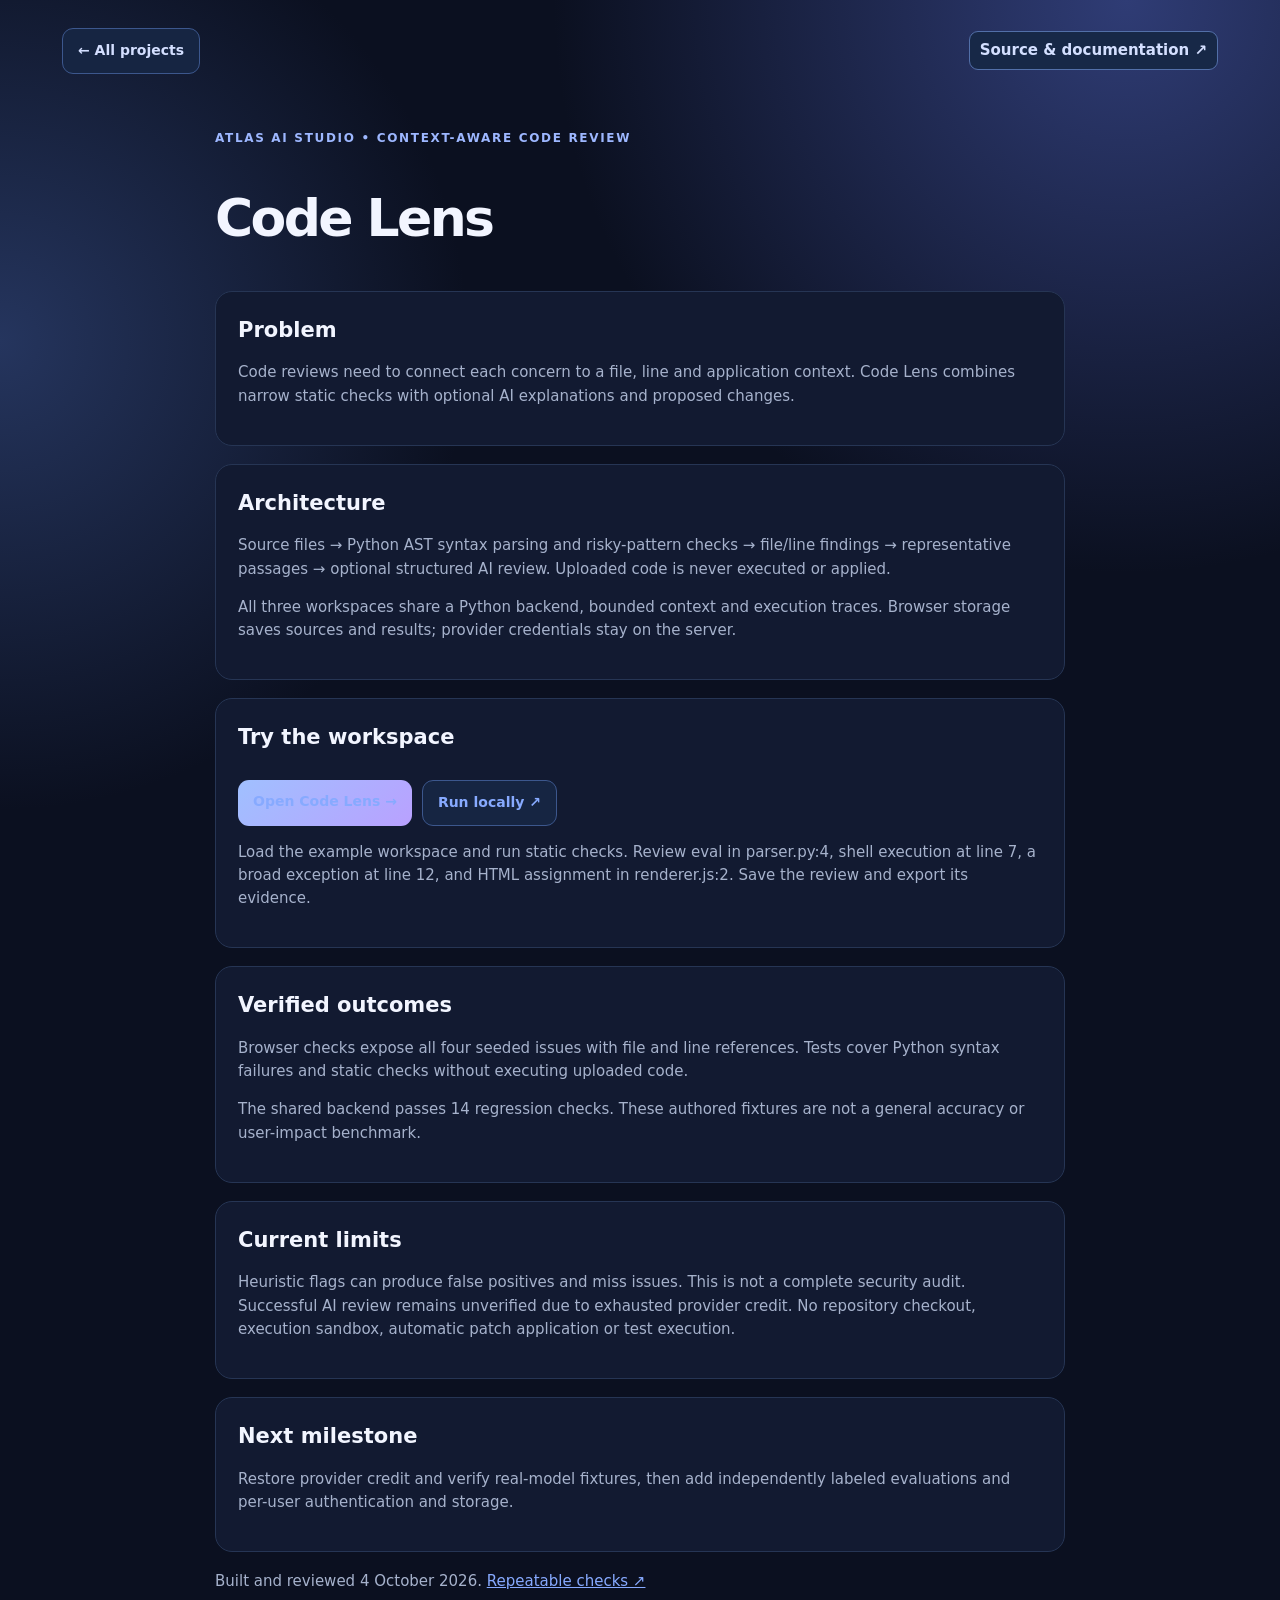
==== case-studies/code-lens.html @ 404bbff5 "Add Atlas AI Studio research, code and operations workspaces" ====
<!doctype html>
<html lang="en"><head><meta charset="utf-8"><meta name="viewport" content="width=device-width,initial-scale=1"><meta name="theme-color" content="#0b1020"><title>Code Lens — Atlas AI Studio — Case study</title><style>
:root{--bg:#0b1020;--panel:#121a31;--line:#263554;--ink:#f2f5ff;--muted:#a6b2cc;--blue:#87aaff;--purple:#c09cff;--mint:#7de2c3;--amber:#ffc96b}*{box-sizing:border-box}html{scroll-behavior:smooth}body{margin:0;color:var(--ink);background:radial-gradient(circle at 88% 0,#2f3c75,transparent 28%),radial-gradient(circle at 0 20%,#25355e,transparent 25%),var(--bg);font:15px/1.55 Inter,ui-sans-serif,system-ui,sans-serif}.wrap{max-width:1200px;margin:auto;padding:28px 22px 60px}nav{display:flex;align-items:center;justify-content:space-between;gap:16px}.brand{font-size:17px;font-weight:850;letter-spacing:-.04em;display:flex;align-items:center;gap:10px}.mark{display:grid;place-items:center;width:34px;height:34px;border-radius:11px;background:linear-gradient(135deg,var(--blue),var(--purple));color:#10152a}.navlinks{display:flex;gap:15px;align-items:center}.navlinks a{color:#c3ceea;text-decoration:none;font-size:13px}.github{border:1px solid #526fa8;background:#172847;padding:7px 10px;border-radius:9px;font-weight:750}.hero{padding:91px 0 68px;display:grid;grid-template-columns:1.2fr .8fr;gap:31px;align-items:center}.kicker{color:#9db7ff;font-size:12px;font-weight:850;letter-spacing:.14em;text-transform:uppercase}.hero h1{font-size:clamp(48px,7vw,83px);line-height:.9;letter-spacing:-.085em;margin:14px 0 20px}.hero h1 span{color:#94b4ff}.hero p{color:var(--muted);font-size:18px;max-width:660px;margin:0}.actions{display:flex;gap:10px;flex-wrap:wrap;margin-top:26px}.primary,.secondary{font-size:14px;font-weight:850;text-decoration:none;border-radius:11px;padding:11px 15px}.primary{color:#0d1730;background:linear-gradient(135deg,#a0c0ff,#b9a1ff)}.secondary{border:1px solid #3c578d;color:#d4dfff;background:#162542}.profilecard{border:1px solid var(--line);border-radius:22px;padding:24px;background:linear-gradient(160deg,#18284a,#10182d);box-shadow:0 20px 50px #03071135}.avatar{width:58px;height:58px;border-radius:18px;background:linear-gradient(145deg,#6fe4d0,#84a9ff);display:grid;place-items:center;color:#0f1b30;font-size:22px;font-weight:900}.profilecard h2{font-size:20px;margin:18px 0 4px;letter-spacing:-.04em}.profilecard p{color:var(--muted);margin:0;font-size:13px}.mini{display:grid;grid-template-columns:repeat(3,1fr);gap:8px;margin-top:21px}.mini div{background:#11203b;border:1px solid #2e4b7b;border-radius:11px;padding:10px}.mini b{display:block;font-size:17px}.mini span{font-size:11px;color:#a7b7d4}.sectiontop{display:flex;justify-content:space-between;gap:18px;align-items:end;margin:0 0 18px}.sectiontop h2{font-size:30px;letter-spacing:-.055em;margin:0}.sectiontop p{color:var(--muted);font-size:13px;margin:0;max-width:470px}.filters{display:flex;gap:7px;flex-wrap:wrap;margin-bottom:17px}.filter{border:1px solid #334c7c;color:#becef1;background:#13213a;border-radius:99px;padding:6px 10px;font-size:12px;font-weight:800}.filter.active{background:#a7c2ff;color:#0c1730;border-color:#a7c2ff}.projects{display:grid;grid-template-columns:repeat(3,1fr);gap:13px}.project{display:flex;flex-direction:column;min-height:231px;border:1px solid var(--line);background:linear-gradient(160deg,#121d35,#0e162a);border-radius:17px;padding:18px;transition:.2s}.project:hover{transform:translateY(-4px);border-color:#6285cc}.project.hide{display:none}.glyph{display:grid;place-items:center;width:38px;height:38px;border-radius:12px;background:var(--accent);color:#102039;font-weight:900}.type{margin-top:19px;font-size:11px;font-weight:850;letter-spacing:.11em;color:#aebde0}.project h3{margin:6px 0 8px;font-size:18px;letter-spacing:-.04em}.project p{color:var(--muted);font-size:13px;margin:0}.project a{color:#b8ceff;text-decoration:none;font-weight:800;font-size:13px;margin-top:auto;padding-top:18px}.skills{display:grid;grid-template-columns:.8fr 1.2fr;gap:17px;margin-top:60px}.skills .panel{border:1px solid var(--line);border-radius:18px;background:#10192e;padding:22px}.panel h2{margin:0 0 8px;font-size:20px;letter-spacing:-.04em}.panel p{margin:0;color:var(--muted);font-size:13px}.chipset{display:flex;flex-wrap:wrap;gap:8px;margin-top:17px}.chip{border:1px solid #34527f;border-radius:99px;background:#142442;color:#c7d7f8;padding:6px 9px;font-size:12px;font-weight:750}.note{margin-top:17px;padding-left:12px;border-left:3px solid var(--amber);color:#d9caae;font-size:13px}.foot{margin-top:42px;padding-top:19px;border-top:1px solid #263554;display:flex;justify-content:space-between;gap:16px;color:#74819c;font-size:12px}@media(max-width:850px){.wrap{padding:22px 15px 43px}.hero,.skills{grid-template-columns:1fr}.hero{padding:61px 0 48px}.projects{grid-template-columns:1fr 1fr}.profilecard{max-width:530px}.sectiontop{display:block}.sectiontop p{margin-top:7px}}@media(max-width:520px){.navlinks a:not(.github){display:none}.projects{grid-template-columns:1fr}.mini{grid-template-columns:repeat(3,1fr)}.foot{display:block}.foot span{display:block;margin-top:5px}}

nav .github{color:#d4dfff;text-decoration:none}nav{flex-wrap:wrap}.case{max-width:850px;margin:55px auto}.case h1{font-size:clamp(32px,6vw,52px);line-height:1.1;letter-spacing:-.05em}.case section{border:1px solid var(--line);background:var(--panel);border-radius:17px;padding:22px;margin:18px 0}.case h2{margin:0 0 10px;font-size:21px}.case p,.case li{color:var(--muted)}.case li+li{margin-top:10px}.case a{color:var(--blue)}.case code{overflow-wrap:anywhere}a:focus-visible,button:focus-visible{outline:3px solid var(--mint);outline-offset:4px}</style><link rel="icon" type="image/svg+xml" href="data:image/svg+xml,%3Csvg%20xmlns%3D%22http%3A%2F%2Fwww.w3.org%2F2000%2Fsvg%22%20viewBox%3D%220%200%2032%2032%22%3E%3Crect%20width%3D%2232%22%20height%3D%2232%22%20rx%3D%228%22%20fill%3D%22%2387aaff%22%2F%3E%3Ctext%20x%3D%2216%22%20y%3D%2221%22%20text-anchor%3D%22middle%22%20font-family%3D%22sans-serif%22%20font-size%3D%2214%22%20font-weight%3D%22bold%22%20fill%3D%22%230b1020%22%3ECR%3C%2Ftext%3E%3C%2Fsvg%3E"></head>
<body><main class="wrap"><nav aria-label="Case study navigation"><a class="secondary" href="../index.html#work">← All projects</a><a class="github" href="https://github.com/rohitnani-1902/developer-portfolio/tree/main/atlas-ai" target="_blank" rel="noreferrer">Source & documentation ↗</a></nav><article class="case"><div class="kicker">Atlas AI Studio • Context-aware code review</div><h1>Code Lens</h1><section><h2>Problem</h2><p>Code reviews need to connect each concern to a file, line and application context. Code Lens combines narrow static checks with optional AI explanations and proposed changes.</p></section><section><h2>Architecture</h2><p>Source files → Python AST syntax parsing and risky-pattern checks → file/line findings → representative passages → optional structured AI review. Uploaded code is never executed or applied.</p><p>All three workspaces share a Python backend, bounded context and execution traces. Browser storage saves sources and results; provider credentials stay on the server.</p></section><section><h2>Try the workspace</h2><div class="actions"><a class="primary" href="../projects/atlas-ai/#code">Open Code Lens →</a><a class="secondary" href="https://github.com/rohitnani-1902/developer-portfolio/blob/main/atlas-ai/README.md">Run locally ↗</a></div><p>Load the example workspace and run static checks. Review eval in parser.py:4, shell execution at line 7, a broad exception at line 12, and HTML assignment in renderer.js:2. Save the review and export its evidence.</p></section><section><h2>Verified outcomes</h2><p>Browser checks expose all four seeded issues with file and line references. Tests cover Python syntax failures and static checks without executing uploaded code.</p><p>The shared backend passes 14 regression checks. These authored fixtures are not a general accuracy or user-impact benchmark.</p></section><section><h2>Current limits</h2><p>Heuristic flags can produce false positives and miss issues. This is not a complete security audit. Successful AI review remains unverified due to exhausted provider credit. No repository checkout, execution sandbox, automatic patch application or test execution.</p></section><section><h2>Next milestone</h2><p>Restore provider credit and verify real-model fixtures, then add independently labeled evaluations and per-user authentication and storage.</p></section><p>Built and reviewed 4 October 2026. <a href="https://github.com/rohitnani-1902/developer-portfolio/tree/main/atlas-ai/tests">Repeatable checks ↗</a></p></article></main></body></html>
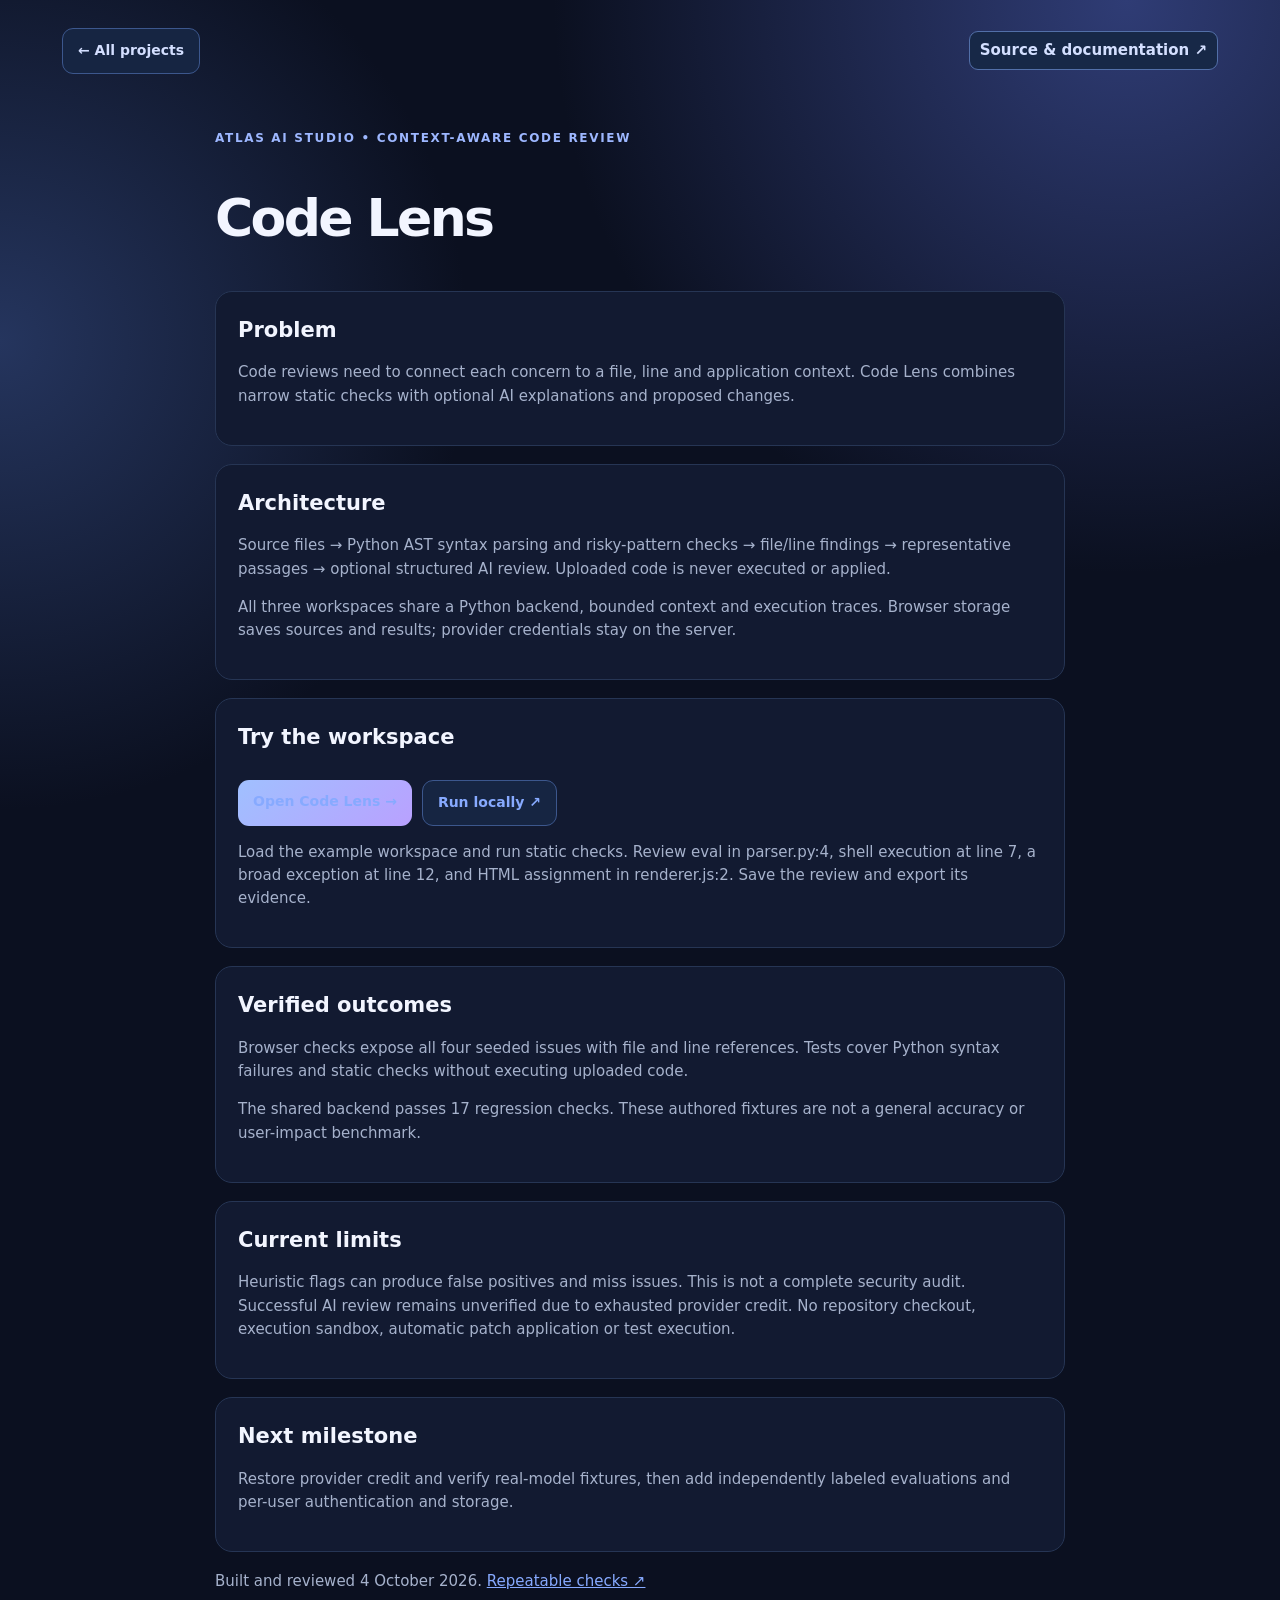
==== commit e3c3cff2: "Show research source comparison and retrieval coverage" ====
--- a/case-studies/code-lens.html
+++ b/case-studies/code-lens.html
@@ -3,4 +3,4 @@
 :root{--bg:#0b1020;--panel:#121a31;--line:#263554;--ink:#f2f5ff;--muted:#a6b2cc;--blue:#87aaff;--purple:#c09cff;--mint:#7de2c3;--amber:#ffc96b}*{box-sizing:border-box}html{scroll-behavior:smooth}body{margin:0;color:var(--ink);background:radial-gradient(circle at 88% 0,#2f3c75,transparent 28%),radial-gradient(circle at 0 20%,#25355e,transparent 25%),var(--bg);font:15px/1.55 Inter,ui-sans-serif,system-ui,sans-serif}.wrap{max-width:1200px;margin:auto;padding:28px 22px 60px}nav{display:flex;align-items:center;justify-content:space-between;gap:16px}.brand{font-size:17px;font-weight:850;letter-spacing:-.04em;display:flex;align-items:center;gap:10px}.mark{display:grid;place-items:center;width:34px;height:34px;border-radius:11px;background:linear-gradient(135deg,var(--blue),var(--purple));color:#10152a}.navlinks{display:flex;gap:15px;align-items:center}.navlinks a{color:#c3ceea;text-decoration:none;font-size:13px}.github{border:1px solid #526fa8;background:#172847;padding:7px 10px;border-radius:9px;font-weight:750}.hero{padding:91px 0 68px;display:grid;grid-template-columns:1.2fr .8fr;gap:31px;align-items:center}.kicker{color:#9db7ff;font-size:12px;font-weight:850;letter-spacing:.14em;text-transform:uppercase}.hero h1{font-size:clamp(48px,7vw,83px);line-height:.9;letter-spacing:-.085em;margin:14px 0 20px}.hero h1 span{color:#94b4ff}.hero p{color:var(--muted);font-size:18px;max-width:660px;margin:0}.actions{display:flex;gap:10px;flex-wrap:wrap;margin-top:26px}.primary,.secondary{font-size:14px;font-weight:850;text-decoration:none;border-radius:11px;padding:11px 15px}.primary{color:#0d1730;background:linear-gradient(135deg,#a0c0ff,#b9a1ff)}.secondary{border:1px solid #3c578d;color:#d4dfff;background:#162542}.profilecard{border:1px solid var(--line);border-radius:22px;padding:24px;background:linear-gradient(160deg,#18284a,#10182d);box-shadow:0 20px 50px #03071135}.avatar{width:58px;height:58px;border-radius:18px;background:linear-gradient(145deg,#6fe4d0,#84a9ff);display:grid;place-items:center;color:#0f1b30;font-size:22px;font-weight:900}.profilecard h2{font-size:20px;margin:18px 0 4px;letter-spacing:-.04em}.profilecard p{color:var(--muted);margin:0;font-size:13px}.mini{display:grid;grid-template-columns:repeat(3,1fr);gap:8px;margin-top:21px}.mini div{background:#11203b;border:1px solid #2e4b7b;border-radius:11px;padding:10px}.mini b{display:block;font-size:17px}.mini span{font-size:11px;color:#a7b7d4}.sectiontop{display:flex;justify-content:space-between;gap:18px;align-items:end;margin:0 0 18px}.sectiontop h2{font-size:30px;letter-spacing:-.055em;margin:0}.sectiontop p{color:var(--muted);font-size:13px;margin:0;max-width:470px}.filters{display:flex;gap:7px;flex-wrap:wrap;margin-bottom:17px}.filter{border:1px solid #334c7c;color:#becef1;background:#13213a;border-radius:99px;padding:6px 10px;font-size:12px;font-weight:800}.filter.active{background:#a7c2ff;color:#0c1730;border-color:#a7c2ff}.projects{display:grid;grid-template-columns:repeat(3,1fr);gap:13px}.project{display:flex;flex-direction:column;min-height:231px;border:1px solid var(--line);background:linear-gradient(160deg,#121d35,#0e162a);border-radius:17px;padding:18px;transition:.2s}.project:hover{transform:translateY(-4px);border-color:#6285cc}.project.hide{display:none}.glyph{display:grid;place-items:center;width:38px;height:38px;border-radius:12px;background:var(--accent);color:#102039;font-weight:900}.type{margin-top:19px;font-size:11px;font-weight:850;letter-spacing:.11em;color:#aebde0}.project h3{margin:6px 0 8px;font-size:18px;letter-spacing:-.04em}.project p{color:var(--muted);font-size:13px;margin:0}.project a{color:#b8ceff;text-decoration:none;font-weight:800;font-size:13px;margin-top:auto;padding-top:18px}.skills{display:grid;grid-template-columns:.8fr 1.2fr;gap:17px;margin-top:60px}.skills .panel{border:1px solid var(--line);border-radius:18px;background:#10192e;padding:22px}.panel h2{margin:0 0 8px;font-size:20px;letter-spacing:-.04em}.panel p{margin:0;color:var(--muted);font-size:13px}.chipset{display:flex;flex-wrap:wrap;gap:8px;margin-top:17px}.chip{border:1px solid #34527f;border-radius:99px;background:#142442;color:#c7d7f8;padding:6px 9px;font-size:12px;font-weight:750}.note{margin-top:17px;padding-left:12px;border-left:3px solid var(--amber);color:#d9caae;font-size:13px}.foot{margin-top:42px;padding-top:19px;border-top:1px solid #263554;display:flex;justify-content:space-between;gap:16px;color:#74819c;font-size:12px}@media(max-width:850px){.wrap{padding:22px 15px 43px}.hero,.skills{grid-template-columns:1fr}.hero{padding:61px 0 48px}.projects{grid-template-columns:1fr 1fr}.profilecard{max-width:530px}.sectiontop{display:block}.sectiontop p{margin-top:7px}}@media(max-width:520px){.navlinks a:not(.github){display:none}.projects{grid-template-columns:1fr}.mini{grid-template-columns:repeat(3,1fr)}.foot{display:block}.foot span{display:block;margin-top:5px}}
 
 nav .github{color:#d4dfff;text-decoration:none}nav{flex-wrap:wrap}.case{max-width:850px;margin:55px auto}.case h1{font-size:clamp(32px,6vw,52px);line-height:1.1;letter-spacing:-.05em}.case section{border:1px solid var(--line);background:var(--panel);border-radius:17px;padding:22px;margin:18px 0}.case h2{margin:0 0 10px;font-size:21px}.case p,.case li{color:var(--muted)}.case li+li{margin-top:10px}.case a{color:var(--blue)}.case code{overflow-wrap:anywhere}a:focus-visible,button:focus-visible{outline:3px solid var(--mint);outline-offset:4px}</style><link rel="icon" type="image/svg+xml" href="data:image/svg+xml,%3Csvg%20xmlns%3D%22http%3A%2F%2Fwww.w3.org%2F2000%2Fsvg%22%20viewBox%3D%220%200%2032%2032%22%3E%3Crect%20width%3D%2232%22%20height%3D%2232%22%20rx%3D%228%22%20fill%3D%22%2387aaff%22%2F%3E%3Ctext%20x%3D%2216%22%20y%3D%2221%22%20text-anchor%3D%22middle%22%20font-family%3D%22sans-serif%22%20font-size%3D%2214%22%20font-weight%3D%22bold%22%20fill%3D%22%230b1020%22%3ECR%3C%2Ftext%3E%3C%2Fsvg%3E"></head>
-<body><main class="wrap"><nav aria-label="Case study navigation"><a class="secondary" href="../index.html#work">← All projects</a><a class="github" href="https://github.com/rohitnani-1902/developer-portfolio/tree/main/atlas-ai" target="_blank" rel="noreferrer">Source & documentation ↗</a></nav><article class="case"><div class="kicker">Atlas AI Studio • Context-aware code review</div><h1>Code Lens</h1><section><h2>Problem</h2><p>Code reviews need to connect each concern to a file, line and application context. Code Lens combines narrow static checks with optional AI explanations and proposed changes.</p></section><section><h2>Architecture</h2><p>Source files → Python AST syntax parsing and risky-pattern checks → file/line findings → representative passages → optional structured AI review. Uploaded code is never executed or applied.</p><p>All three workspaces share a Python backend, bounded context and execution traces. Browser storage saves sources and results; provider credentials stay on the server.</p></section><section><h2>Try the workspace</h2><div class="actions"><a class="primary" href="../projects/atlas-ai/#code">Open Code Lens →</a><a class="secondary" href="https://github.com/rohitnani-1902/developer-portfolio/blob/main/atlas-ai/README.md">Run locally ↗</a></div><p>Load the example workspace and run static checks. Review eval in parser.py:4, shell execution at line 7, a broad exception at line 12, and HTML assignment in renderer.js:2. Save the review and export its evidence.</p></section><section><h2>Verified outcomes</h2><p>Browser checks expose all four seeded issues with file and line references. Tests cover Python syntax failures and static checks without executing uploaded code.</p><p>The shared backend passes 14 regression checks. These authored fixtures are not a general accuracy or user-impact benchmark.</p></section><section><h2>Current limits</h2><p>Heuristic flags can produce false positives and miss issues. This is not a complete security audit. Successful AI review remains unverified due to exhausted provider credit. No repository checkout, execution sandbox, automatic patch application or test execution.</p></section><section><h2>Next milestone</h2><p>Restore provider credit and verify real-model fixtures, then add independently labeled evaluations and per-user authentication and storage.</p></section><p>Built and reviewed 4 October 2026. <a href="https://github.com/rohitnani-1902/developer-portfolio/tree/main/atlas-ai/tests">Repeatable checks ↗</a></p></article></main></body></html>+<body><main class="wrap"><nav aria-label="Case study navigation"><a class="secondary" href="../index.html#work">← All projects</a><a class="github" href="https://github.com/rohitnani-1902/developer-portfolio/tree/main/atlas-ai" target="_blank" rel="noreferrer">Source & documentation ↗</a></nav><article class="case"><div class="kicker">Atlas AI Studio • Context-aware code review</div><h1>Code Lens</h1><section><h2>Problem</h2><p>Code reviews need to connect each concern to a file, line and application context. Code Lens combines narrow static checks with optional AI explanations and proposed changes.</p></section><section><h2>Architecture</h2><p>Source files → Python AST syntax parsing and risky-pattern checks → file/line findings → representative passages → optional structured AI review. Uploaded code is never executed or applied.</p><p>All three workspaces share a Python backend, bounded context and execution traces. Browser storage saves sources and results; provider credentials stay on the server.</p></section><section><h2>Try the workspace</h2><div class="actions"><a class="primary" href="../projects/atlas-ai/#code">Open Code Lens →</a><a class="secondary" href="https://github.com/rohitnani-1902/developer-portfolio/blob/main/atlas-ai/README.md">Run locally ↗</a></div><p>Load the example workspace and run static checks. Review eval in parser.py:4, shell execution at line 7, a broad exception at line 12, and HTML assignment in renderer.js:2. Save the review and export its evidence.</p></section><section><h2>Verified outcomes</h2><p>Browser checks expose all four seeded issues with file and line references. Tests cover Python syntax failures and static checks without executing uploaded code.</p><p>The shared backend passes 17 regression checks. These authored fixtures are not a general accuracy or user-impact benchmark.</p></section><section><h2>Current limits</h2><p>Heuristic flags can produce false positives and miss issues. This is not a complete security audit. Successful AI review remains unverified due to exhausted provider credit. No repository checkout, execution sandbox, automatic patch application or test execution.</p></section><section><h2>Next milestone</h2><p>Restore provider credit and verify real-model fixtures, then add independently labeled evaluations and per-user authentication and storage.</p></section><p>Built and reviewed 4 October 2026. <a href="https://github.com/rohitnani-1902/developer-portfolio/tree/main/atlas-ai/tests">Repeatable checks ↗</a></p></article></main></body></html>
